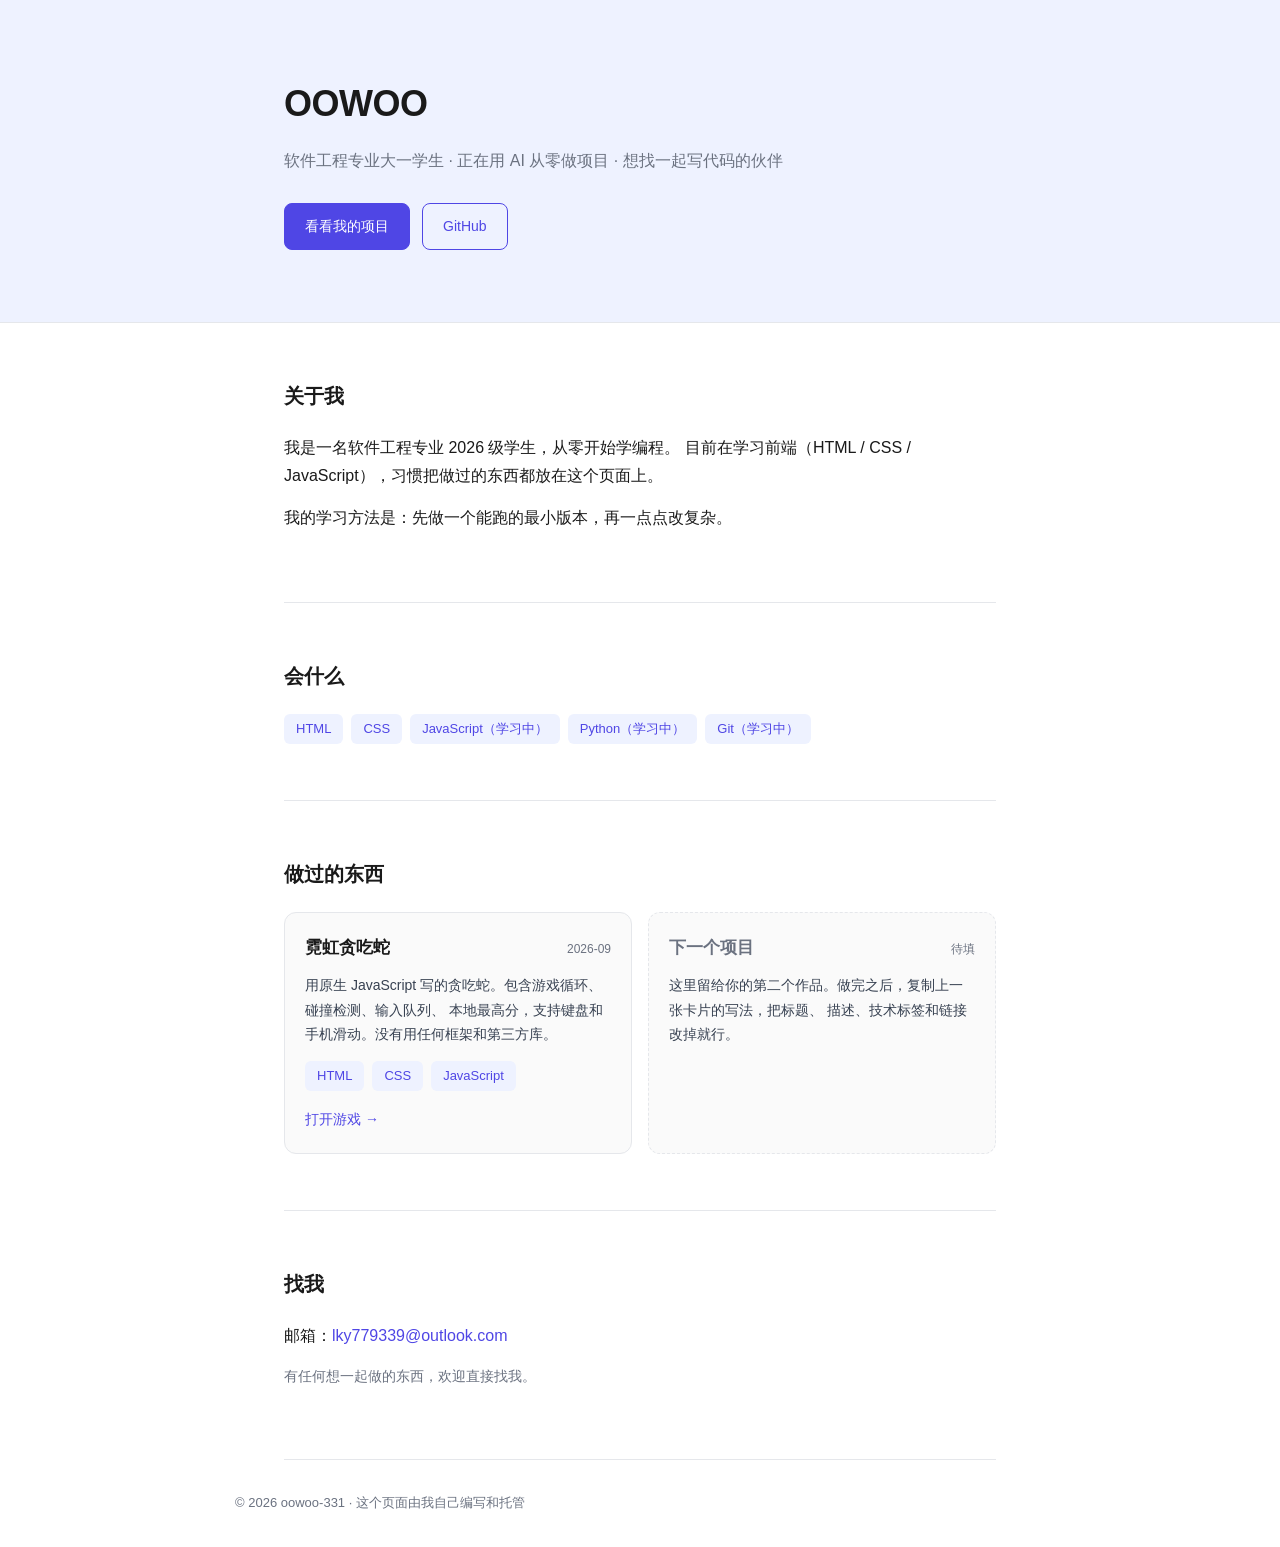
==== index.html @ 944c908b "个人主页上线：收录霓虹贪吃蛇" ====
<!DOCTYPE html>
<html lang="zh-CN">
<head>
  <meta charset="UTF-8">
  <meta name="viewport" content="width=device-width, initial-scale=1.0">
  <title>OOWOO · 个人主页</title>
  <link rel="stylesheet" href="style.css">
</head>
<body>

  <!-- ===== 1. 头部：第一眼看到的东西 ===== -->
  <header class="hero">
    <div class="hero-inner">
      <!-- TODO: 把「你的名字」改成你自己的名字或网名 -->
      <h1>OOWOO</h1>

      <!-- TODO: 一句话介绍自己。公式：身份 + 正在做什么 + 想找什么 -->
      <p class="tagline">软件工程专业大一学生 · 正在用 AI 从零做项目 · 想找一起写代码的伙伴</p>

      <div class="hero-btns">
        <a class="btn primary" href="#projects">看看我的项目</a>
        <!-- TODO: 把 href 改成你的 GitHub 主页地址，比如 https://github.com/yourname -->
        <a class="btn" href="https://github.com/oowoo-331" target="_blank" rel="noopener">GitHub</a>
      </div>
    </div>
  </header>

  <main>

    <!-- ===== 2. 关于我 ===== -->
    <section id="about">
      <h2>关于我</h2>
      <!-- TODO: 改成你自己的话。三段式最好用：现在在做什么 / 怎么学 / 想做什么 -->
      <p>
        我是一名软件工程专业 2026 级学生，从零开始学编程。
        目前在学习前端（HTML / CSS / JavaScript），习惯把做过的东西都放在这个页面上。
      </p>
      <p>
        我的学习方法是：先做一个能跑的最小版本，再一点点改复杂。
      </p>
    </section>

    <!-- ===== 3. 技能标签 ===== -->
    <section id="skills">
      <h2>会什么</h2>
      <div class="tags">
        <!-- TODO: 换成你真实会的。会一点就写「xx（学习中）」，别装 -->
        <span class="tag">HTML</span>
        <span class="tag">CSS</span>
        <span class="tag">JavaScript（学习中）</span>
        <span class="tag">Python（学习中）</span>
        <span class="tag">Git（学习中）</span>
      </div>
    </section>

    <!-- ===== 4. 项目卡片 ===== -->
    <section id="projects">
      <h2>做过的东西</h2>
      <div class="cards">

        <!-- 项目卡片：复制这个 <article> 就能加新项目 -->
        <article class="card">
          <div class="card-head">
            <h3>霓虹贪吃蛇</h3>
            <span class="badge">2026-09</span>
          </div>
          <p class="card-desc">
            用原生 JavaScript 写的贪吃蛇。包含游戏循环、碰撞检测、输入队列、
            本地最高分，支持键盘和手机滑动。没有用任何框架和第三方库。
          </p>
          <div class="tags small">
            <span class="tag">HTML</span>
            <span class="tag">CSS</span>
            <span class="tag">JavaScript</span>
          </div>
          <!-- 链接指向同仓库里的 snake-game 文件夹 -->
          <a class="card-link" href="./snake-game/index.html" target="_blank" rel="noopener">打开游戏 →</a>
        </article>

        <!-- TODO: 做完下一个项目后，复制上面整块 <article>，改内容即可 -->
        <article class="card placeholder">
          <div class="card-head">
            <h3>下一个项目</h3>
            <span class="badge">待填</span>
          </div>
          <p class="card-desc">
            这里留给你的第二个作品。做完之后，复制上一张卡片的写法，把标题、
            描述、技术标签和链接改掉就行。
          </p>
        </article>

      </div>
    </section>

    <!-- ===== 5. 联系 ===== -->
    <section id="contact">
      <h2>找我</h2>
      <p>
        <!-- TODO: 换成你的邮箱 -->
        邮箱：<a href="mailto:your@email.com">lky779339@outlook.com</a>
      </p>
      <p class="muted">有任何想一起做的东西，欢迎直接找我。</p>
    </section>

  </main>

  <footer>
    <!-- TODO: 改成你的名字和年份 -->
    <p>© 2026 oowoo-331 · 这个页面由我自己编写和托管</p>
  </footer>

</body>
</html>
---- style.css ----
/* =========================================================
   个人主页样式
   ---------------------------------------------------------
   想改外观，改下面【配色变量】就够了，不用动后面的代码
   ========================================================= */

/* ===== 配色变量：改这里 ===== */
:root {
  --bg: #ffffff;          /* 页面背景 */
  --text: #1a1a1a;        /* 正文文字 */
  --muted: #6b7280;       /* 次要文字（灰色） */
  --accent: #4f46e5;      /* 主色：按钮、链接  ← 想换风格改这个 */
  --accent-soft: #eef2ff; /* 主色的浅版：标签背景 */
  --border: #e5e7eb;      /* 边框 */
  --card: #fafafa;        /* 卡片背景 */
}

/* ===== 全局 ===== */
* { box-sizing: border-box; }

body {
  margin: 0;
  background: var(--bg);
  color: var(--text);
  /* 中文字体放前面，不然中文会丑 */
  font-family: "PingFang SC", "Microsoft YaHei", "Helvetica Neue", Arial, sans-serif;
  line-height: 1.75;
}

a { color: var(--accent); text-decoration: none; }
a:hover { text-decoration: underline; }

/* 内容居中，两侧留白 */
main, .hero-inner, footer > p {
  max-width: 760px;
  margin: 0 auto;
  padding: 0 24px;
}

/* ===== 头部 ===== */
.hero {
  background: var(--accent-soft);
  border-bottom: 1px solid var(--border);
  padding: 72px 0;
}

.hero h1 {
  margin: 0 0 12px;
  font-size: 36px;
  letter-spacing: -0.5px;
}

.tagline {
  margin: 0 0 28px;
  color: var(--muted);
  font-size: 16px;
}

.hero-btns { display: flex; gap: 12px; flex-wrap: wrap; }

.btn {
  display: inline-block;
  padding: 10px 20px;
  border: 1px solid var(--accent);
  border-radius: 8px;
  font-size: 14px;
  color: var(--accent);
  background: transparent;
}
.btn:hover { text-decoration: none; background: rgba(79, 70, 229, 0.06); }

.btn.primary {
  background: var(--accent);
  color: #fff;
}
.btn.primary:hover { background: #4338ca; color: #fff; }

/* ===== 区块 ===== */
section { padding: 56px 0; border-bottom: 1px solid var(--border); }

h2 {
  margin: 0 0 20px;
  font-size: 20px;
  font-weight: 600;
}

p { margin: 0 0 14px; }
.muted { color: var(--muted); font-size: 14px; }

/* ===== 技能标签 ===== */
.tags { display: flex; flex-wrap: wrap; gap: 8px; }
.tags.small { margin: 14px 0; }

.tag {
  background: var(--accent-soft);
  color: var(--accent);
  border-radius: 6px;
  padding: 4px 12px;
  font-size: 13px;
}

/* ===== 项目卡片 ===== */
.cards {
  display: grid;
  /* 自动换行：屏幕宽就两列，手机上一列 */
  grid-template-columns: repeat(auto-fill, minmax(300px, 1fr));
  gap: 16px;
}

.card {
  background: var(--card);
  border: 1px solid var(--border);
  border-radius: 12px;
  padding: 20px;
}

.card.placeholder { border-style: dashed; color: var(--muted); }
.card.placeholder h3 { color: var(--muted); }

.card-head {
  display: flex;
  justify-content: space-between;
  align-items: baseline;
  gap: 12px;
}

.card h3 { margin: 0; font-size: 17px; font-weight: 600; }

.badge { color: var(--muted); font-size: 12px; white-space: nowrap; }

.card-desc {
  margin: 10px 0 0;
  font-size: 14px;
  color: #374151;
}

.card-link { font-size: 14px; font-weight: 500; }

/* ===== 页脚 ===== */
footer { padding: 32px 0; }
footer p { color: var(--muted); font-size: 13px; text-align: center; margin: 0; }

/* ===== 手机适配 ===== */
@media (max-width: 600px) {
  .hero { padding: 48px 0; }
  .hero h1 { font-size: 28px; }
  section { padding: 40px 0; }
}
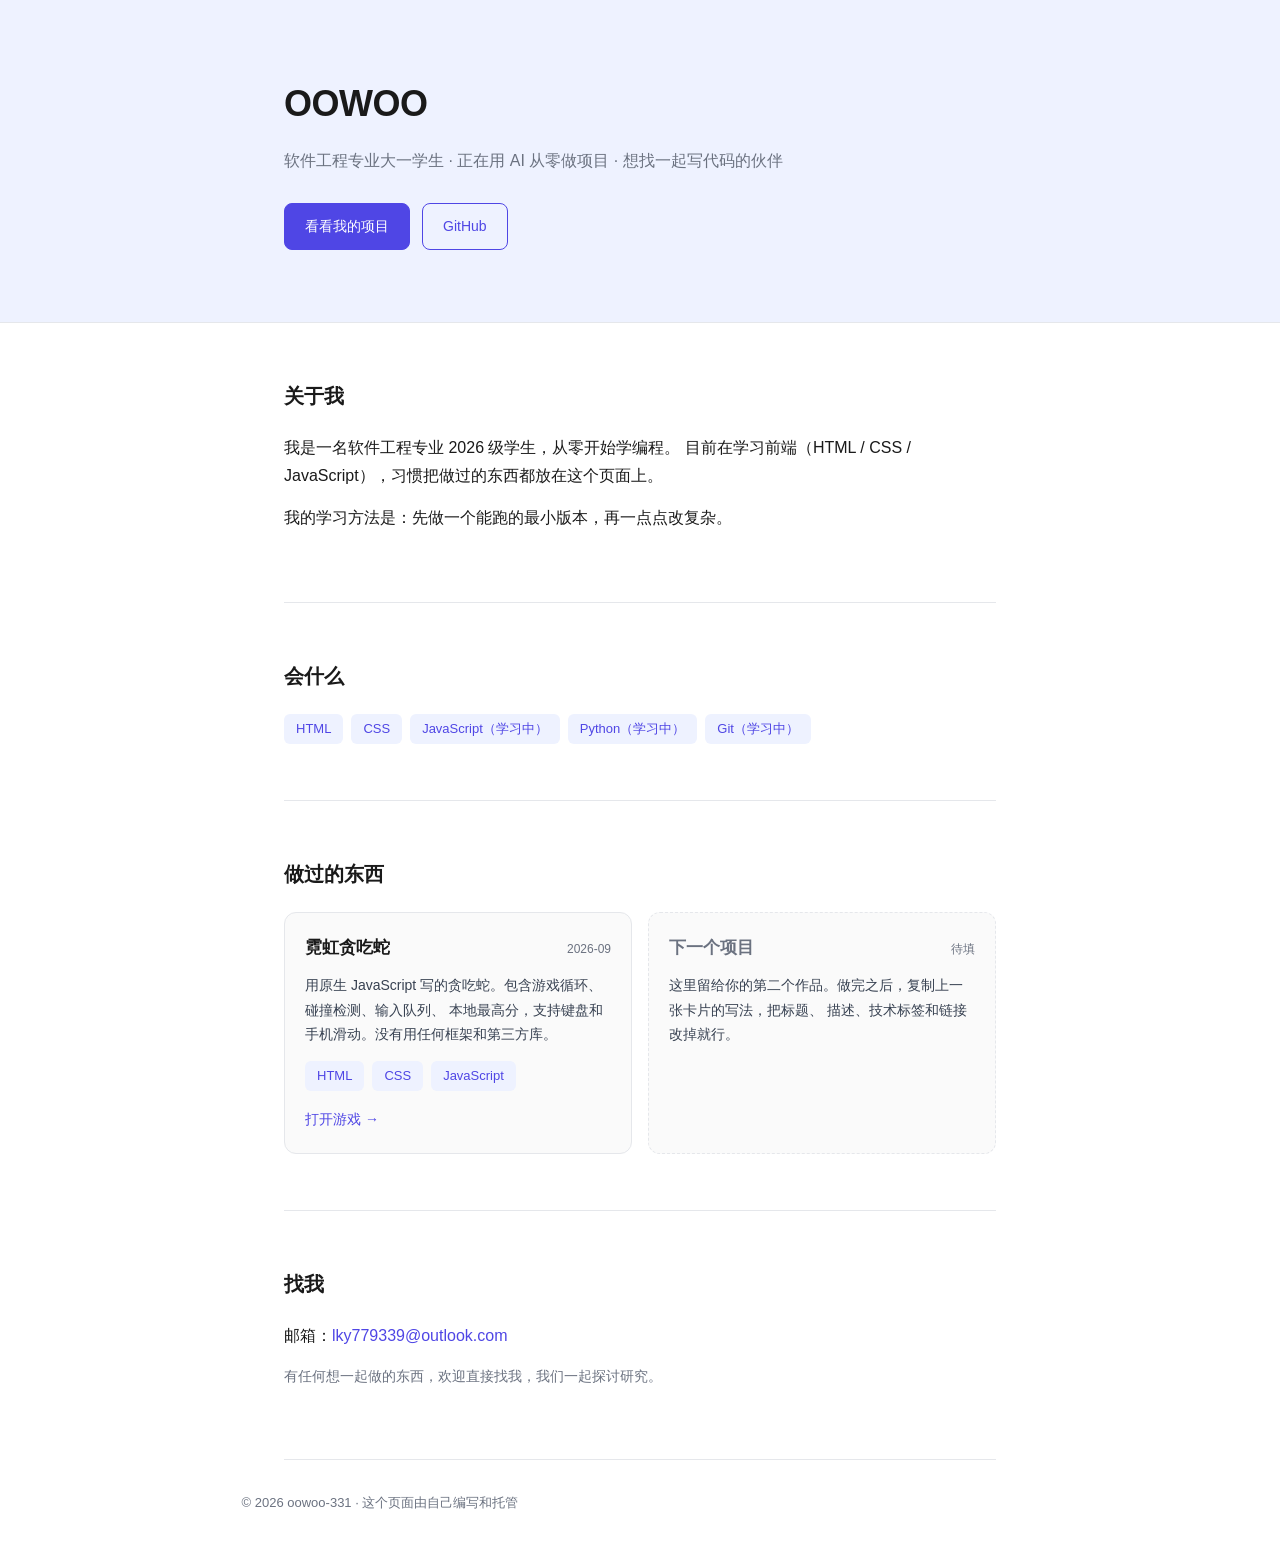
==== commit 2f7eb72d: "改了介绍" ====
--- a/index.html
+++ b/index.html
@@ -99,14 +99,14 @@
         <!-- TODO: 换成你的邮箱 -->
         邮箱：<a href="mailto:your@email.com">lky779339@outlook.com</a>
       </p>
-      <p class="muted">有任何想一起做的东西，欢迎直接找我。</p>
+      <p class="muted">有任何想一起做的东西，欢迎直接找我，我们一起探讨研究。</p>
     </section>
 
   </main>
 
   <footer>
     <!-- TODO: 改成你的名字和年份 -->
-    <p>© 2026 oowoo-331 · 这个页面由我自己编写和托管</p>
+    <p>© 2026 oowoo-331 · 这个页面由自己编写和托管</p>
   </footer>
 
 </body>
